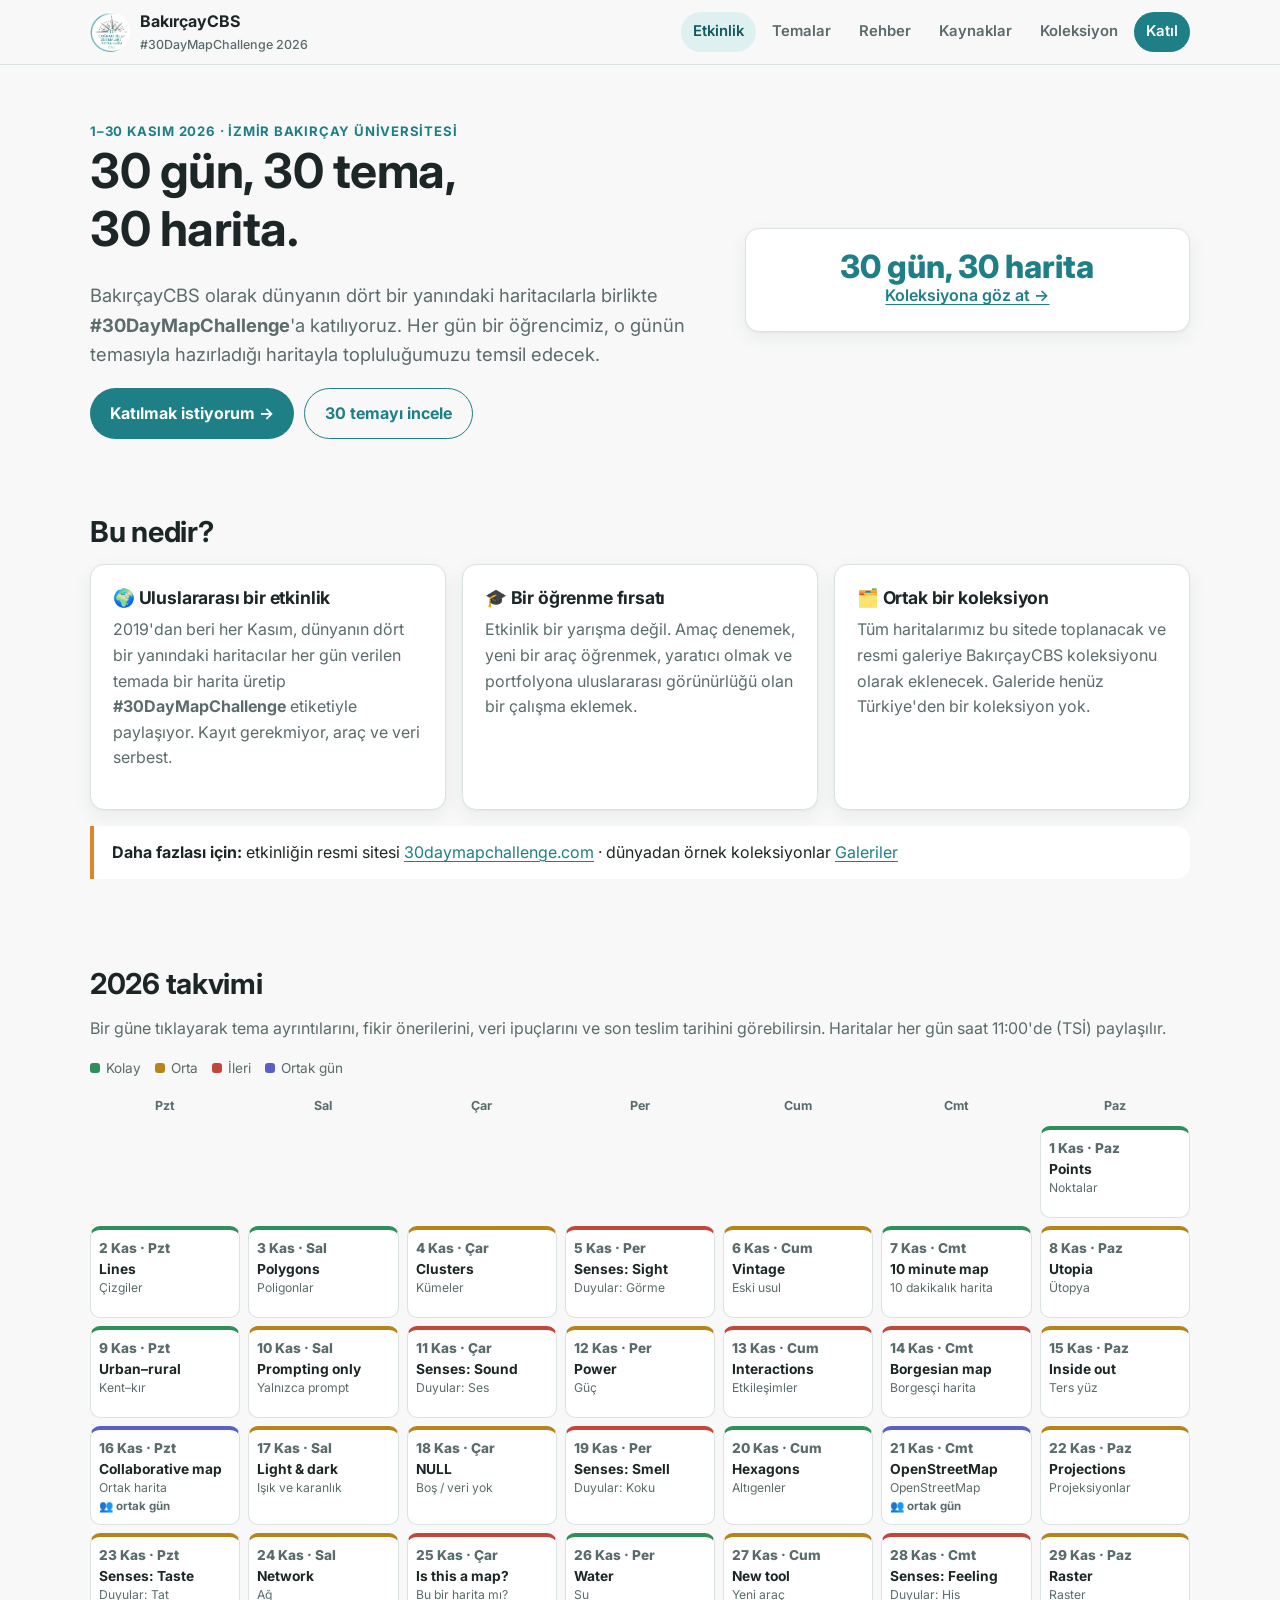
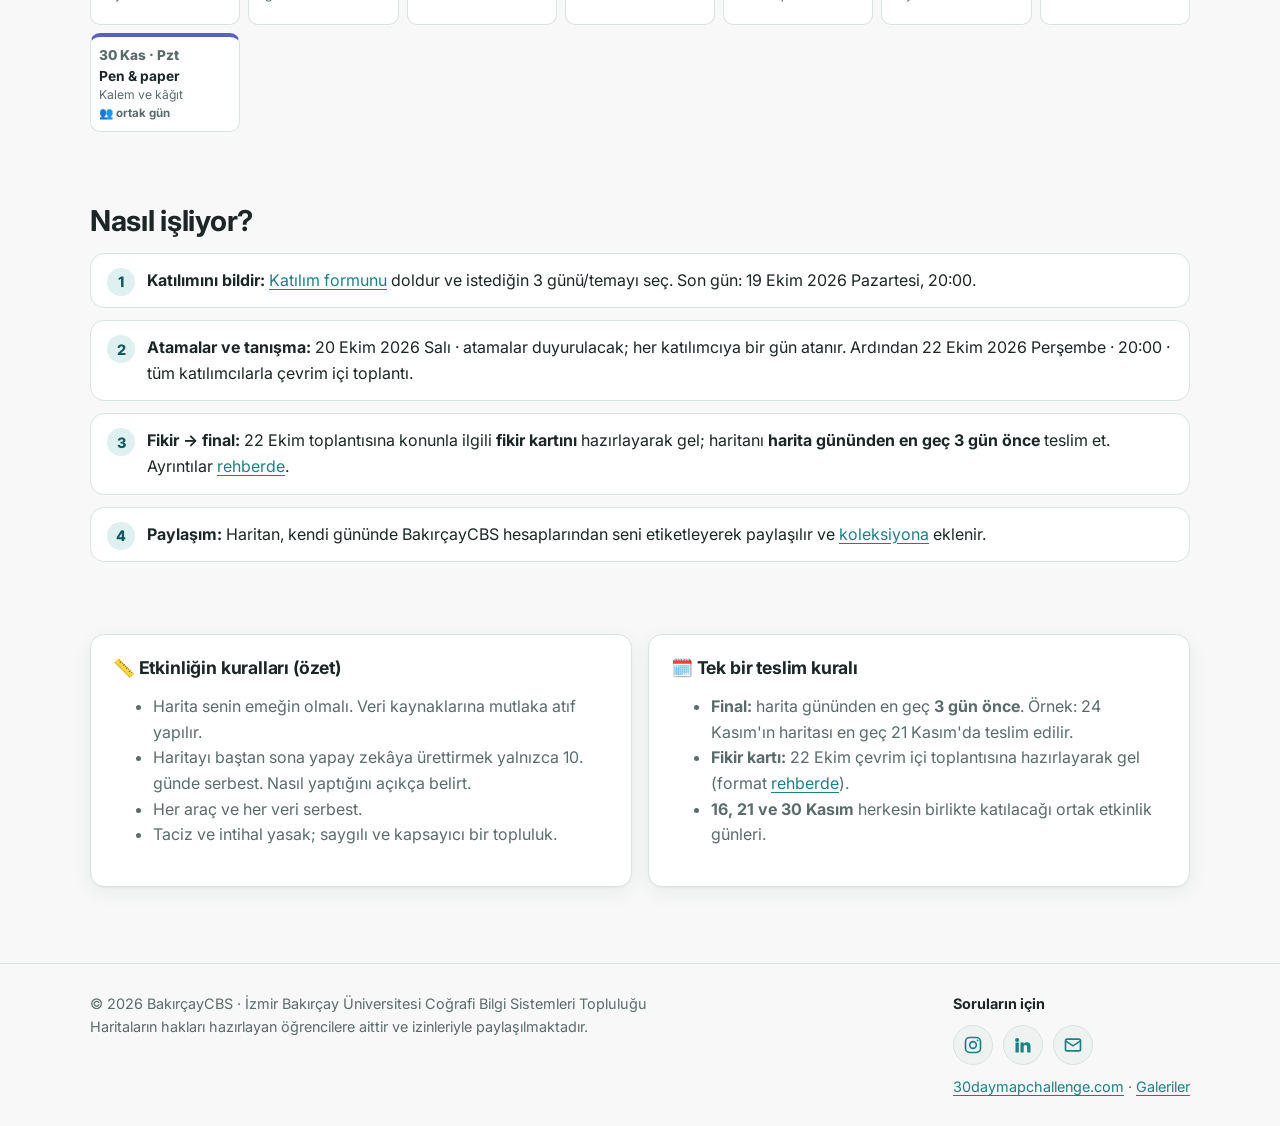
==== index.html @ 56e13b0c "BakırçayCBS #30DayMapChallenge 2026 Co-Authored-By: Claude Opus 5.5 <noreply@anthropic.com>" ====
<!doctype html>
<html lang="tr">
<head>
  <meta charset="utf-8">
  <meta name="viewport" content="width=device-width, initial-scale=1">
  <title>BakırçayCBS · #30DayMapChallenge 2026</title>
  <meta name="description" content="İzmir Bakırçay Üniversitesi CBS Topluluğu öğrencilerinin #30DayMapChallenge 2026 katılımı: 30 gün, 30 tema, 30 harita.">
  <meta property="og:title" content="BakırçayCBS · #30DayMapChallenge 2026">
  <meta property="og:description" content="1–30 Kasım 2026: her gün bir öğrenci, her gün bir harita.">
  <meta property="og:image" content="assets/logo.png">
  <link rel="icon" href="assets/logo.png">
  <link rel="preconnect" href="https://fonts.googleapis.com">
  <link href="https://fonts.googleapis.com/css2?family=Inter:wght@400;500;600;700;800&display=swap" rel="stylesheet">
  <link rel="stylesheet" href="assets/style.css">
</head>
<body data-page="home">
  <header id="site-header"></header>

  <main>
    <section class="hero">
      <div class="wrap hero-grid">
        <div>
          <div class="eyebrow">1–30 Kasım 2026 · İzmir Bakırçay Üniversitesi</div>
          <h1>30 gün, 30 tema,<br>30 harita.</h1>
          <p class="lead">BakırçayCBS olarak dünyanın dört bir yanındaki haritacılarla birlikte
            <strong>#30DayMapChallenge</strong>'a katılıyoruz. Her gün bir öğrencimiz, o günün temasıyla
            hazırladığı haritayla topluluğumuzu temsil edecek.</p>
          <div class="btn-row">
            <a class="btn" href="katil.html">Katılmak istiyorum →</a>
            <a class="btn ghost" href="temalar.html">30 temayı incele</a>
          </div>
        </div>
        <div class="countdown" id="countdown" aria-live="polite"></div>
      </div>
    </section>

    <section>
      <div class="wrap">
        <h2>Bu nedir?</h2>
        <div class="grid-3">
          <div class="card">
            <h3>🌍 Uluslararası bir etkinlik</h3>
            <p class="muted">2019'dan beri her Kasım, dünyanın dört bir yanındaki haritacılar her gün verilen temada bir harita
              üretip <strong>#30DayMapChallenge</strong> etiketiyle paylaşıyor. Kayıt gerekmiyor, araç ve veri serbest.</p>
          </div>
          <div class="card">
            <h3>🎓 Bir öğrenme fırsatı</h3>
            <p class="muted">Etkinlik bir yarışma değil. Amaç denemek, yeni bir araç öğrenmek, yaratıcı olmak
              ve portfolyona uluslararası görünürlüğü olan bir çalışma eklemek.</p>
          </div>
          <div class="card">
            <h3>🗂️ Ortak bir koleksiyon</h3>
            <p class="muted">Tüm haritalarımız bu sitede toplanacak ve resmi galeriye BakırçayCBS koleksiyonu olarak eklenecek.
              Galeride henüz Türkiye'den bir koleksiyon yok.</p>
          </div>
        </div>
        <div class="note">
          <strong>Daha fazlası için:</strong>
          etkinliğin resmi sitesi <a href="https://30daymapchallenge.com/" target="_blank" rel="noopener">30daymapchallenge.com</a> ·
          dünyadan örnek koleksiyonlar <a href="https://30daymapchallenge.com/galleries/" target="_blank" rel="noopener">Galeriler</a>
        </div>
      </div>
    </section>

    <section>
      <div class="wrap">
        <h2>2026 takvimi</h2>
        <p class="muted">Bir güne tıklayarak tema ayrıntılarını, fikir önerilerini, veri ipuçlarını ve son teslim tarihini görebilirsin.
          Haritalar her gün saat <span data-config="postTime"></span>'de (TSİ) paylaşılır.</p>
        <div class="legend">
          <span class="lvl-easy">Kolay</span><span class="lvl-mid">Orta</span>
          <span class="lvl-hard">İleri</span><span class="lvl-group">Ortak gün</span>
        </div>
        <div class="calendar" id="calendar"></div>
      </div>
    </section>

    <section>
      <div class="wrap">
        <h2>Nasıl işliyor?</h2>
        <ol class="steps">
          <li><strong>Katılımını bildir:</strong> <a href="katil.html">Katılım formunu</a> doldur ve istediğin 3 günü/temayı seç.
            Son gün: <span data-config="formDeadline"></span>.</li>
          <li><strong>Atamalar ve tanışma:</strong> <span data-config="kickoff"></span>; her katılımcıya bir gün atanır.
            Ardından <span data-config="meeting"></span>.</li>
          <li><strong>Fikir → final:</strong> 22 Ekim toplantısına konunla ilgili <strong>fikir kartını</strong> hazırlayarak gel; haritanı <strong>harita gününden en geç 3 gün önce</strong> teslim et.
            Ayrıntılar <a href="rehber.html">rehberde</a>.</li>
          <li><strong>Paylaşım:</strong> Haritan, kendi gününde BakırçayCBS hesaplarından seni etiketleyerek paylaşılır
            ve <a href="koleksiyon.html">koleksiyona</a> eklenir.</li>
        </ol>
      </div>
    </section>

    <section>
      <div class="wrap grid-2">
        <div class="card">
          <h3>📏 Etkinliğin kuralları (özet)</h3>
          <ul class="muted">
            <li>Harita senin emeğin olmalı. Veri kaynaklarına mutlaka atıf yapılır.</li>
            <li>Haritayı baştan sona yapay zekâya ürettirmek yalnızca 10. günde serbest. Nasıl yaptığını açıkça belirt.</li>
            <li>Her araç ve her veri serbest.</li>
            <li>Taciz ve intihal yasak; saygılı ve kapsayıcı bir topluluk.</li>
          </ul>
        </div>
        <div class="card">
          <h3>🗓️ Tek bir teslim kuralı</h3>
          <ul class="muted">
            <li><strong>Final:</strong> harita gününden en geç <strong>3 gün önce</strong>. Örnek: 24 Kasım'ın haritası en geç 21 Kasım'da teslim edilir.</li>
            <li><strong>Fikir kartı:</strong> 22 Ekim çevrim içi toplantısına hazırlayarak gel (format <a href="rehber.html">rehberde</a>).</li>
            <li><strong>16, 21 ve 30 Kasım</strong> herkesin birlikte katılacağı ortak etkinlik günleri.</li>
          </ul>
        </div>
      </div>
    </section>
  </main>

  <footer id="site-footer"></footer>
  <script src="assets/data.js"></script>
  <script src="assets/site.js"></script>
</body>
</html>
---- assets/style.css ----
/* BakırçayCBS · #30DayMapChallenge 2026 */
:root {
  --bg: #f7f8f7;
  --surface: #ffffff;
  --surface-2: #eef3f2;
  --text: #1d2626;
  --muted: #5b6b6b;
  --line: #dbe3e2;
  --brand: #1f7f86;
  --brand-ink: #135a60;
  --brand-soft: #dff0f0;
  --accent: #e0832f;
  --easy: #2f8f5b;
  --mid: #b7841c;
  --hard: #c0473a;
  --group: #5a5fc4;
  --radius: 14px;
  --shadow: 0 1px 2px rgba(0,0,0,.04), 0 6px 20px rgba(20,60,60,.06);
}
@media (prefers-color-scheme: dark) {
  :root {
    --bg: #111717;
    --surface: #182121;
    --surface-2: #1f2a2a;
    --text: #e6eeed;
    --muted: #9db0ae;
    --line: #2b3838;
    --brand: #4fb7bd;
    --brand-ink: #8fd6da;
    --brand-soft: #1d3436;
    --accent: #f0a159;
    --easy: #5cc58b;
    --mid: #e0b04a;
    --hard: #ef7d70;
    --group: #9da1f0;
    --shadow: none;
  }
}

* { box-sizing: border-box; }
html { scroll-behavior: smooth; overflow-x: clip; }
body {
  margin: 0;
  background: var(--bg);
  color: var(--text);
  font: 16px/1.6 "Inter", system-ui, -apple-system, "Segoe UI", Roboto, sans-serif;
  -webkit-font-smoothing: antialiased;
}
img { max-width: 100%; display: block; }
a { color: var(--brand); text-underline-offset: 3px; }
a:hover { color: var(--brand-ink); }
h1, h2, h3 { line-height: 1.2; letter-spacing: -.01em; margin: 0 0 .5em; }
h1 { font-size: clamp(1.9rem, 4.5vw, 3rem); }
h2 { font-size: clamp(1.35rem, 2.6vw, 1.8rem); margin-top: 0; }
h3 { font-size: 1.1rem; }
p { margin: 0 0 1em; }
.wrap { width: min(1100px, 100% - 32px); margin-inline: auto; }

/* Header */
.site-header {
  position: sticky; top: 0; z-index: 10;
  background: color-mix(in srgb, var(--bg) 88%, transparent);
  backdrop-filter: blur(8px);
  border-bottom: 1px solid var(--line);
}
.site-header .wrap { display: flex; align-items: center; gap: 16px; min-height: 64px; flex-wrap: wrap; }
.brand { display: flex; align-items: center; gap: 10px; text-decoration: none; color: var(--text); font-weight: 700; }
.brand img { width: 40px; height: 40px; border-radius: 50%; background: #fff; }
.brand small { display: block; font-weight: 500; color: var(--muted); font-size: .78rem; }
.nav { display: flex; gap: 4px; margin-left: auto; flex-wrap: wrap; }
.nav a {
  text-decoration: none; color: var(--muted); font-weight: 600; font-size: .93rem;
  padding: 8px 12px; border-radius: 999px;
}
.nav a:hover { background: var(--surface-2); color: var(--text); }
.nav a[aria-current="page"] { background: var(--brand-soft); color: var(--brand-ink); }
.nav a.cta { background: var(--brand); color: #fff; }
.nav a.cta:hover { background: var(--brand-ink); color: #fff; }
@media (prefers-color-scheme: dark) { .nav a.cta { color: #0d1515; } .nav a.cta:hover { color: #0d1515; } }
@media (max-width: 640px) {
  .site-header { position: static; }
  .site-header .wrap { padding: 8px 0; gap: 8px; }
  .nav { margin-left: 0; width: 100%; }
  .nav a { padding: 6px 10px; font-size: .88rem; }
  .theme { scroll-margin-top: 12px; }
}

/* Hero */
.hero { padding: 56px 0 40px; }
.hero .eyebrow { color: var(--brand); font-weight: 700; letter-spacing: .06em; text-transform: uppercase; font-size: .82rem; }
.hero p.lead { font-size: 1.15rem; color: var(--muted); max-width: 680px; }
.hero-grid { display: grid; grid-template-columns: 1.4fr 1fr; gap: 32px; align-items: center; }
@media (max-width: 820px) { .hero-grid { grid-template-columns: 1fr; } }

.countdown {
  background: var(--surface); border: 1px solid var(--line); border-radius: var(--radius);
  padding: 22px; box-shadow: var(--shadow); text-align: center;
}
.countdown .num { font-size: 3.2rem; font-weight: 800; color: var(--brand); line-height: 1; }
.countdown .lbl { color: var(--muted); font-weight: 600; }

.btn {
  display: inline-flex; align-items: center; gap: 8px; text-decoration: none;
  background: var(--brand); color: #fff; font-weight: 700;
  padding: 12px 20px; border-radius: 999px; border: 0;
}
.btn:hover { background: var(--brand-ink); color: #fff; }
.btn.ghost { background: transparent; color: var(--brand); border: 1.5px solid var(--brand); }
.btn.ghost:hover { background: var(--brand-soft); color: var(--brand-ink); }
@media (prefers-color-scheme: dark) { .btn, .btn:hover { color: #0d1515; } }
.btn-row { display: flex; gap: 10px; flex-wrap: wrap; margin-top: 18px; }

/* Sections & cards */
section { padding: 36px 0; }
.card {
  background: var(--surface); border: 1px solid var(--line); border-radius: var(--radius);
  padding: 22px; box-shadow: var(--shadow);
}
.grid-3 { display: grid; grid-template-columns: repeat(3, minmax(0, 1fr)); gap: 16px; }
.grid-2 { display: grid; grid-template-columns: repeat(2, minmax(0, 1fr)); gap: 16px; }
@media (max-width: 820px) { .grid-3, .grid-2 { grid-template-columns: minmax(0, 1fr); } }
code { overflow-wrap: anywhere; }
.muted { color: var(--muted); }
.note {
  border-left: 4px solid var(--accent); background: var(--surface);
  padding: 14px 18px; border-radius: 0 var(--radius) var(--radius) 0; margin: 16px 0;
}

/* Calendar */
.calendar { display: grid; grid-template-columns: repeat(7, minmax(0, 1fr)); gap: 8px; }
.calendar > * { min-width: 0; overflow-wrap: anywhere; }
.calendar .dow { text-align: center; font-size: .78rem; font-weight: 700; color: var(--muted); padding-bottom: 2px; }
.day {
  display: flex; flex-direction: column; gap: 2px; min-height: 92px;
  text-decoration: none; color: var(--text);
  background: var(--surface); border: 1px solid var(--line); border-radius: 10px; padding: 8px;
  border-top: 4px solid var(--lvl, var(--line));
}
.day:hover { border-color: var(--brand); color: var(--text); }
.day .d { font-weight: 800; font-size: .85rem; color: var(--muted); }
.day .t { font-weight: 700; font-size: .86rem; line-height: 1.25; }
.day .tr { font-size: .76rem; color: var(--muted); line-height: 1.2; }
.day.empty { background: transparent; border: 0; }
.day.early { background: repeating-linear-gradient(-45deg, var(--surface), var(--surface) 8px, var(--surface-2) 8px, var(--surface-2) 16px); }
.day .tag { margin-top: auto; font-size: .72rem; font-weight: 700; color: var(--muted); }

/* Countdown grid */
.cd-grid { display: grid; grid-template-columns: repeat(4, 1fr); gap: 8px; margin: 12px 0 10px; }
.cd-grid > div { background: var(--surface-2); border-radius: 10px; padding: 10px 4px; display: flex; flex-direction: column; align-items: center; }
.cd-grid .num { font-size: 2.3rem; font-variant-numeric: tabular-nums; }
.cd-grid span:last-child { font-size: .78rem; color: var(--muted); font-weight: 600; }

/* Map anatomy */
.anatomy { display: grid; grid-template-columns: minmax(0, 420px) 1fr; gap: 28px; align-items: start; }
.anatomy svg { width: 100%; height: auto; border-radius: 10px; box-shadow: var(--shadow); border: 1px solid var(--line); background: #fff; }
.anatomy ol { padding-left: 0; list-style: none; counter-reset: a; margin: 0; display: grid; gap: 12px; }
.anatomy li { counter-increment: a; position: relative; padding-left: 42px; }
.anatomy li::before {
  content: counter(a); position: absolute; left: 0; top: 0; width: 28px; height: 28px; border-radius: 50%;
  background: var(--accent); color: #fff; font-weight: 800; display: grid; place-items: center; font-size: .9rem;
}
.anatomy li small { display: block; color: var(--muted); }
@media (max-width: 820px) { .anatomy { grid-template-columns: 1fr; } }

/* Deadline rule */
.rule-big { font-size: 1.6rem; font-weight: 800; color: var(--brand); line-height: 1.2; margin: 4px 0 8px; }

/* Resources */
.res-list { list-style: none; padding: 0; margin: 0; display: grid; gap: 10px; }
.res-list li { padding-bottom: 10px; border-bottom: 1px solid var(--line); }
.res-list li:last-child { border-bottom: 0; padding-bottom: 0; }
.res-list a { font-weight: 700; }
.res-list span { display: block; color: var(--muted); font-size: .9rem; }
.tips { display: grid; gap: 12px; margin-top: 16px; }
.tips details { background: var(--surface); border: 1px solid var(--line); border-radius: var(--radius); padding: 12px 16px; }
.tips summary { cursor: pointer; font-weight: 700; }
.tips ol { margin: 10px 0 0; padding-left: 20px; }
@media (max-width: 700px) {
  .calendar { grid-template-columns: repeat(2, minmax(0, 1fr)); }
  .calendar .dow, .day.empty { display: none; }
  .day { min-height: 0; }
}

/* Levels */
.lvl-easy { --lvl: var(--easy); }
.lvl-mid { --lvl: var(--mid); }
.lvl-hard { --lvl: var(--hard); }
.lvl-group { --lvl: var(--group); }
.badge {
  display: inline-block; font-size: .74rem; font-weight: 700; padding: 2px 9px; border-radius: 999px;
  color: var(--lvl); border: 1.5px solid var(--lvl);
}
.legend { display: flex; gap: 14px; flex-wrap: wrap; font-size: .85rem; color: var(--muted); margin: 10px 0 16px; }
.legend span::before { content: ""; display: inline-block; width: 10px; height: 10px; border-radius: 3px; background: var(--lvl); margin-right: 6px; }

/* Theme cards */
.filters { display: flex; gap: 8px; flex-wrap: wrap; margin: 8px 0 20px; }
.filters button {
  font: inherit; font-size: .88rem; font-weight: 600; cursor: pointer;
  background: var(--surface); color: var(--muted); border: 1px solid var(--line);
  padding: 7px 14px; border-radius: 999px;
}
.filters button[aria-pressed="true"] { background: var(--brand); color: #fff; border-color: var(--brand); }
@media (prefers-color-scheme: dark) { .filters button[aria-pressed="true"] { color: #0d1515; } }
.themes { display: grid; grid-template-columns: repeat(auto-fill, minmax(300px, 1fr)); gap: 16px; }
.theme { border-top: 4px solid var(--lvl); scroll-margin-top: 90px; }
.theme .head { display: flex; justify-content: space-between; align-items: baseline; gap: 8px; margin-bottom: 4px; }
.theme .num { font-size: .82rem; font-weight: 800; color: var(--muted); }
.theme h3 { margin: 0; }
.theme .tr { color: var(--muted); font-weight: 600; margin-bottom: 8px; }
.theme blockquote { margin: 0 0 10px; font-style: italic; color: var(--muted); font-size: .92rem; }
.theme dl { margin: 0; font-size: .9rem; }
.theme dt { font-weight: 700; margin-top: 8px; }
.theme dd { margin: 0; color: var(--text); }
.theme .flag { margin-top: 10px; font-size: .85rem; background: var(--surface-2); padding: 8px 10px; border-radius: 8px; }
.theme:target { outline: 3px solid var(--brand); }

/* Tables */
.table-wrap { overflow-x: auto; }
table { width: 100%; border-collapse: collapse; font-size: .93rem; }
th, td { text-align: left; padding: 10px 12px; border-bottom: 1px solid var(--line); vertical-align: top; }
th { color: var(--muted); font-size: .8rem; text-transform: uppercase; letter-spacing: .04em; }

/* Steps */
.steps { counter-reset: s; list-style: none; padding: 0; margin: 0; display: grid; gap: 12px; }
.steps li { counter-increment: s; position: relative; padding: 14px 16px 14px 56px; background: var(--surface); border: 1px solid var(--line); border-radius: var(--radius); }
.steps li::before {
  content: counter(s); position: absolute; left: 16px; top: 14px;
  width: 28px; height: 28px; border-radius: 50%; background: var(--brand-soft); color: var(--brand-ink);
  display: grid; place-items: center; font-weight: 800; font-size: .9rem;
}

/* Form embed */
.form-frame { width: 100%; min-height: 1400px; border: 0; border-radius: var(--radius); background: #fff; }

/* Collection */
.gallery { display: grid; grid-template-columns: repeat(auto-fill, minmax(260px, 1fr)); gap: 18px; }
.map-card { padding: 0; overflow: hidden; }
.map-card img { aspect-ratio: 4 / 5; object-fit: cover; width: 100%; background: var(--surface-2); }
.map-card .body { padding: 14px 16px; }
.map-card .meta { font-size: .85rem; color: var(--muted); }
.empty-state { text-align: center; padding: 48px 20px; }

/* Footer */
.site-footer { border-top: 1px solid var(--line); margin-top: 40px; padding: 28px 0; color: var(--muted); font-size: .9rem; }
.site-footer .wrap { display: flex; gap: 16px; justify-content: space-between; flex-wrap: wrap; }
.site-footer .contact { display: flex; flex-direction: column; gap: 4px; }
.site-footer .contact strong { color: var(--text); }
.contact-box { margin-top: 20px; }
.contact-box h3 { margin-top: 0; }
.contact-box .btn { overflow-wrap: anywhere; }

/* Example maps */
.ornekler { margin-top: 12px; border-top: 1px dashed var(--line); padding-top: 10px; font-size: .88rem; }
.ornekler summary { cursor: pointer; font-weight: 700; color: var(--brand-ink); }
.ornekler ul { list-style: none; padding: 0; margin: 8px 0; display: grid; gap: 8px; }
.ornekler li a { font-weight: 600; overflow-wrap: anywhere; }
.ornekler li span { display: block; color: var(--muted); font-size: .8rem; }
.ornekler small { color: var(--muted); }

/* İletişim ikonları */
.social { display: flex; gap: 10px; margin: 6px 0; }
.social a { width: 40px; height: 40px; border-radius: 50%; display: grid; place-items: center; background: var(--surface-2); color: var(--brand); border: 1px solid var(--line); text-decoration: none; }
.social a:hover, .social a:focus-visible { background: var(--brand); color: #fff; border-color: var(--brand); }
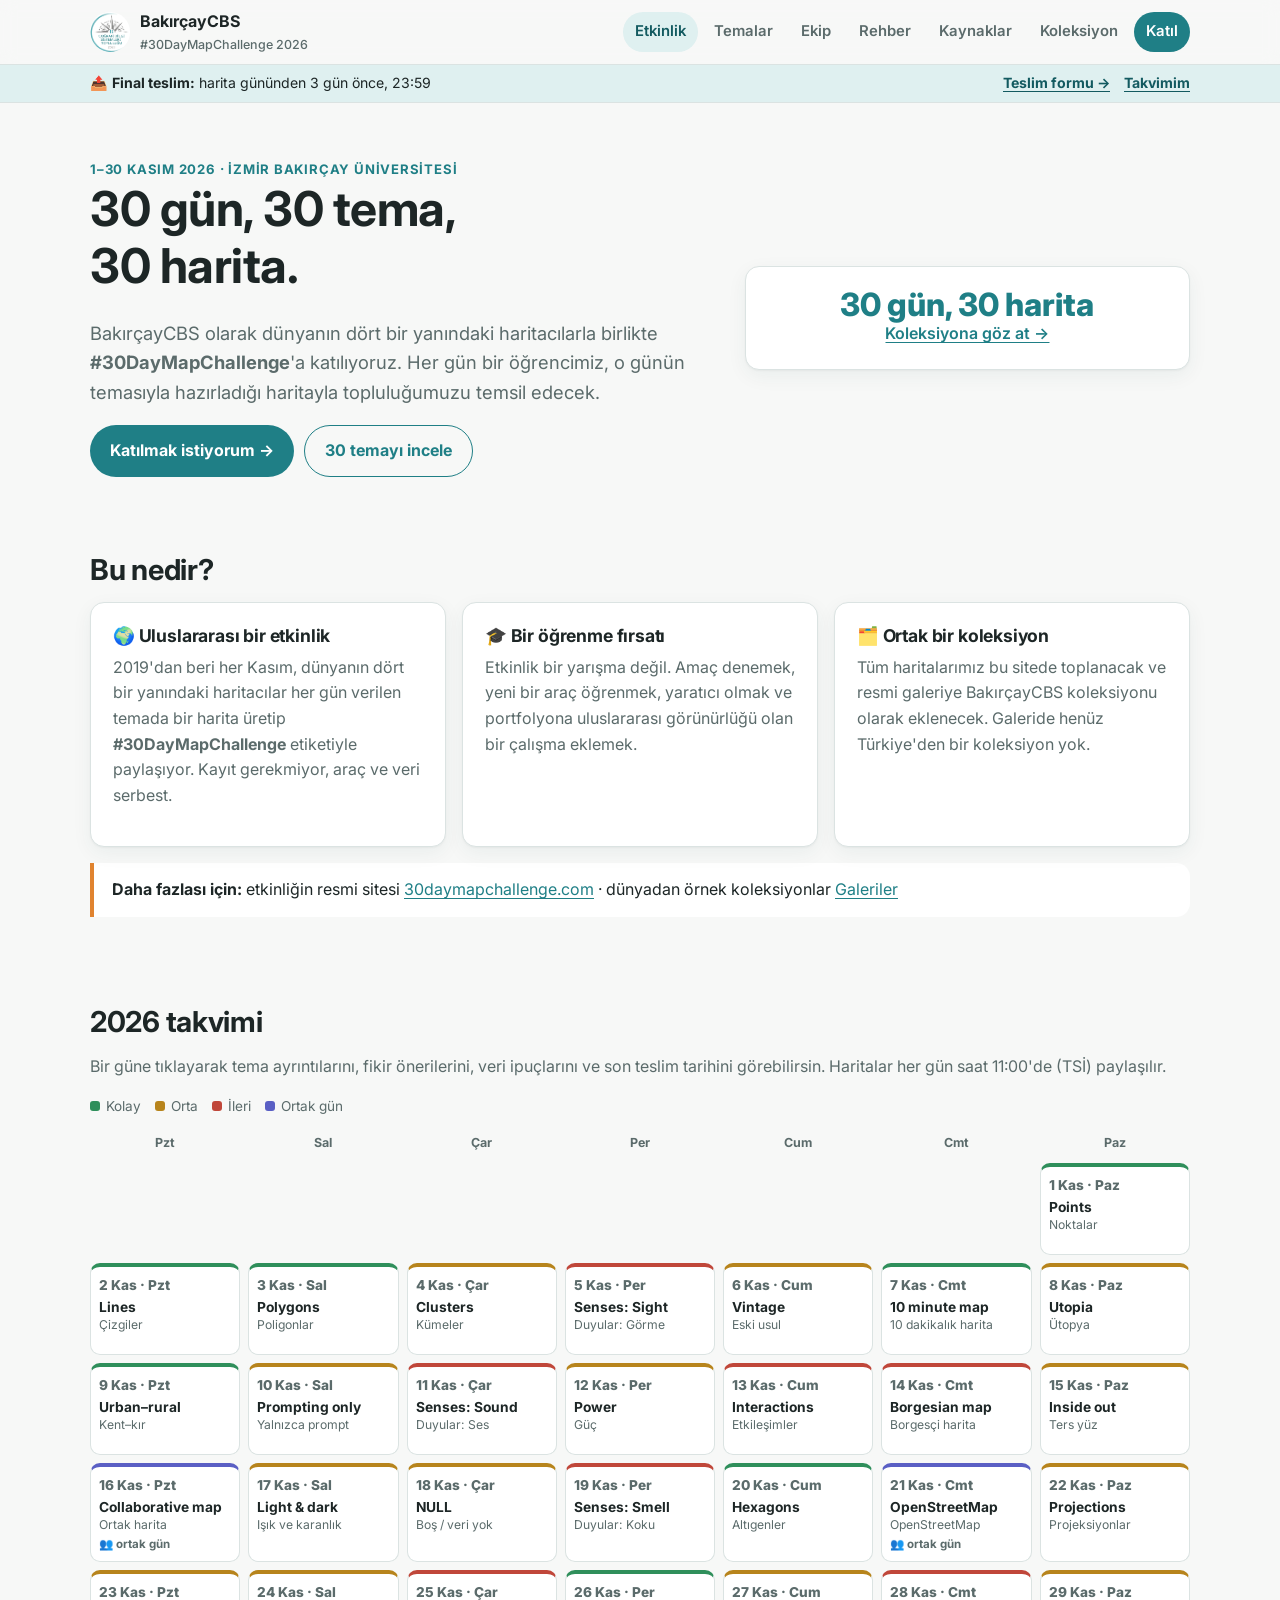
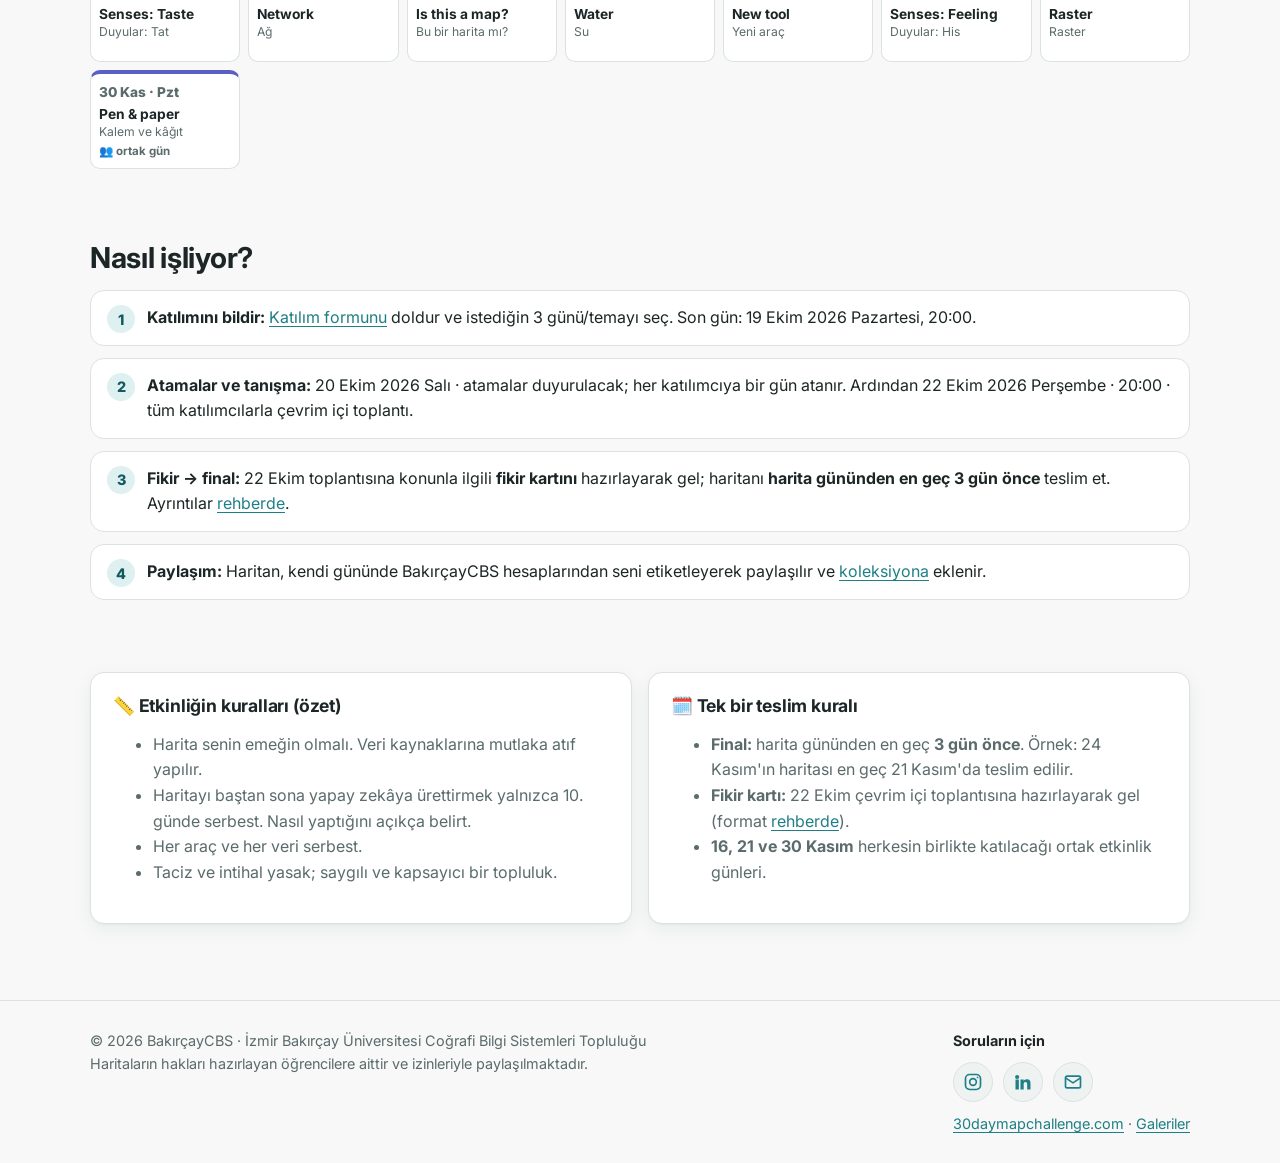
==== commit 1ee3b770: "Güncelleme" ====
--- a/index.html
+++ b/index.html
@@ -11,7 +11,7 @@
   <link rel="icon" href="assets/logo.png">
   <link rel="preconnect" href="https://fonts.googleapis.com">
   <link href="https://fonts.googleapis.com/css2?family=Inter:wght@400;500;600;700;800&display=swap" rel="stylesheet">
-  <link rel="stylesheet" href="assets/style.css">
+  <link rel="stylesheet" href="assets/style.css?v=202610301719">
 </head>
 <body data-page="home">
   <header id="site-header"></header>
@@ -115,7 +115,7 @@
   </main>
 
   <footer id="site-footer"></footer>
-  <script src="assets/data.js"></script>
-  <script src="assets/site.js"></script>
+  <script src="assets/data.js?v=202610301719"></script>
+  <script src="assets/site.js?v=202610301719"></script>
 </body>
 </html>
--- a/assets/style.css
+++ b/assets/style.css
@@ -262,3 +262,209 @@
 .social { display: flex; gap: 10px; margin: 6px 0; }
 .social a { width: 40px; height: 40px; border-radius: 50%; display: grid; place-items: center; background: var(--surface-2); color: var(--brand); border: 1px solid var(--line); text-decoration: none; }
 .social a:hover, .social a:focus-visible { background: var(--brand); color: #fff; border-color: var(--brand); }
+
+/* Ekip sayfası */
+.sr-only { position: absolute; width: 1px; height: 1px; overflow: hidden; clip: rect(0 0 0 0); white-space: nowrap; }
+.stats { display: grid; grid-template-columns: repeat(5, minmax(0, 1fr)); gap: 10px; margin-top: 18px; max-width: 760px; }
+.stats > div { background: var(--surface); border: 1px solid var(--line); border-radius: 12px; padding: 12px 8px; text-align: center; display: flex; flex-direction: column; }
+.stats .num { font-size: 1.7rem; font-weight: 800; color: var(--brand); line-height: 1.1; font-variant-numeric: tabular-nums; }
+.stats span:last-child { font-size: .78rem; color: var(--muted); font-weight: 600; }
+@media (max-width: 640px) { .stats { grid-template-columns: repeat(3, minmax(0, 1fr)); } }
+.ekip-bar { display: flex; justify-content: space-between; align-items: center; gap: 12px; flex-wrap: wrap; }
+.ekip-bar .filters { margin: 0; }
+.ara input { font: inherit; font-size: .93rem; padding: 8px 14px; border-radius: 999px; border: 1px solid var(--line); background: var(--surface); color: var(--text); width: min(260px, 100%); }
+.ara input:focus { outline: 2px solid var(--brand); border-color: var(--brand); }
+.ekip-cal .day { min-height: 128px; cursor: pointer; }
+.ekip-cal .day .d { display: flex; align-items: center; gap: 6px; }
+.ekip-cal .kisiler { display: flex; flex-direction: column; gap: 1px; margin-top: 4px; }
+.kisi { font-size: .8rem; font-weight: 600; color: var(--brand-ink); line-height: 1.3; border-radius: 4px; }
+.kisi.bos { color: var(--muted); font-weight: 500; font-style: italic; }
+.kisi.hep { color: var(--group); }
+.kisi.bulundu { background: color-mix(in srgb, var(--accent) 28%, transparent); }
+.soluk { opacity: .28; }
+.yerel { white-space: nowrap; font-style: normal; font-size: .66rem; font-weight: 700; color: var(--muted); border: 1px solid var(--line); border-radius: 999px; padding: 0 5px; margin-left: 4px; vertical-align: 1px; }
+.yerel.teklif, .yerel.gec { color: var(--accent); border-color: var(--accent); }
+.yerel-nokta { width: 8px; height: 8px; border-radius: 50%; background: var(--accent); display: inline-block; }
+#ekip-liste { padding: 8px 16px 16px; }
+#ekip-liste tr[data-n] { cursor: pointer; }
+#ekip-liste tbody tr:hover, #ekip-liste tbody tr:focus-visible { background: var(--surface-2); outline: none; }
+.lvl-cizgi { display: inline-block; width: 10px; height: 10px; border-radius: 3px; background: var(--lvl); margin-right: 6px; }
+
+/* Gün detayı */
+#gun-detay { border: 0; padding: 0; border-radius: var(--radius); background: var(--surface); color: var(--text); width: min(640px, 100% - 32px); max-height: calc(100vh - 48px); box-shadow: 0 20px 60px rgba(0,0,0,.25); }
+#gun-detay::backdrop { background: rgba(10, 25, 25, .55); }
+.gd-kutu { padding: 22px 24px 20px; }
+.gd-ust { display: flex; align-items: center; gap: 10px; margin-bottom: 8px; }
+.gd-ust .num { font-size: .82rem; font-weight: 800; color: var(--muted); }
+.gd-kapat { margin-left: auto; font: inherit; font-size: 1.6rem; line-height: 1; background: none; border: 0; color: var(--muted); cursor: pointer; padding: 0 4px; border-radius: 8px; }
+.gd-kapat:hover, .gd-kapat:focus-visible { color: var(--text); background: var(--surface-2); }
+#gun-detay h2 { margin: 0; }
+.gd-tr { color: var(--muted); font-weight: 600; margin-bottom: 8px; }
+#gun-detay blockquote { margin: 0 0 14px; font-style: italic; color: var(--muted); }
+.gd-blok { margin-top: 14px; }
+.gd-blok h3 { font-size: .8rem; text-transform: uppercase; letter-spacing: .05em; color: var(--muted); margin-bottom: 6px; }
+.gd-kisiler { display: flex; flex-wrap: wrap; gap: 8px; }
+.gd-kisiler .kisi { font-size: 1rem; background: var(--brand-soft); padding: 6px 12px; border-radius: 999px; }
+.gd-tarih { display: grid; grid-template-columns: repeat(2, minmax(0, 1fr)); gap: 10px; margin: 14px 0 0; }
+.gd-tarih > div { background: var(--surface-2); border-radius: 10px; padding: 10px 12px; }
+.gd-tarih dt { font-size: .78rem; font-weight: 700; color: var(--muted); }
+.gd-tarih dd { margin: 0; font-weight: 700; }
+.gd-bos { border: 1.5px dashed var(--line); border-radius: 12px; padding: 22px; text-align: center; color: var(--muted); }
+.gd-harita { margin: 0; }
+.gd-harita img { border-radius: 10px; border: 1px solid var(--line); max-height: 60vh; margin-inline: auto; }
+.gd-harita figcaption { margin-top: 8px; font-size: .92rem; }
+.gd-yerel { margin-top: 14px; border-left: 4px solid var(--accent); background: var(--surface-2); padding: 10px 14px; border-radius: 0 10px 10px 0; font-size: .9rem; }
+.gd-yerel ul { margin: 6px 0 0; padding-left: 18px; }
+.gd-alt { display: flex; justify-content: space-between; align-items: center; gap: 10px; flex-wrap: wrap; margin-top: 18px; padding-top: 14px; border-top: 1px solid var(--line); }
+.gd-gez { display: flex; gap: 8px; }
+.gd-gez .btn { padding: 6px 14px; }
+.senaryo { margin-top: 18px; max-width: 760px; padding: 16px 18px; border-left: 4px solid var(--accent); }
+.senaryo .filters { margin: 10px 0 8px; }
+.senaryo-tablo { font-size: .88rem; }
+.senaryo-tablo th, .senaryo-tablo td { padding: 5px 10px; }
+.senaryo-tablo td:not(:first-child), .senaryo-tablo th:not(:first-child) { text-align: center; font-variant-numeric: tabular-nums; }
+.senaryo-tablo td.aktif { font-weight: 800; color: var(--brand-ink); background: var(--brand-soft); }
+.day.degisti, tr.degisti td:first-child { box-shadow: inset 0 0 0 2px var(--accent); }
+.degisti-ornek { display: inline-block; width: 12px; height: 12px; border-radius: 3px; box-shadow: inset 0 0 0 2px var(--accent); vertical-align: -1px; }
+.yerel.sinif { color: var(--muted); }
+.yerel.den { color: var(--brand-ink); border-color: var(--brand); }
+.yerel.eski { color: var(--accent); border-style: dashed; border-color: var(--accent); }
+.aday { display: block; font-size: .72rem; color: var(--accent); line-height: 1.3; margin-top: 2px; }
+.aday b { font-weight: 700; }
+.bosta-liste { list-style: none; margin: 10px 0 0; padding: 0; display: grid; grid-template-columns: repeat(auto-fill, minmax(230px, 1fr)); gap: 6px 16px; }
+.bosta-liste li { display: flex; justify-content: space-between; align-items: center; gap: 8px; border-bottom: 1px solid var(--line); padding: 4px 0; }
+.tercihler { display: flex; gap: 4px; }
+.tercihler a { font-size: .75rem; font-weight: 700; min-width: 26px; text-align: center; padding: 1px 6px; border-radius: 999px; background: var(--brand-soft); color: var(--brand-ink); text-decoration: none; }
+.tercihler a.dolu { background: transparent; color: var(--muted); text-decoration: line-through; border: 1px solid var(--line); }
+
+/* Kamp sayfası */
+.kamp-icindekiler { display: flex; flex-wrap: wrap; gap: 8px; margin-top: 16px; }
+.kamp-icindekiler a { font-size: .85rem; font-weight: 600; text-decoration: none; padding: 6px 12px; border-radius: 999px; background: var(--surface); border: 1px solid var(--line); color: var(--brand-ink); }
+.kamp-icindekiler a:hover { border-color: var(--brand); }
+section[id] { scroll-margin-top: 80px; }
+.adimlar { list-style: none; padding: 0; margin: 0; display: grid; gap: 10px; }
+.adimlar li { background: var(--surface); border: 1px solid var(--line); border-radius: var(--radius); padding: 14px 16px 14px 92px; position: relative; }
+.adimlar .zaman { position: absolute; left: 16px; top: 14px; font-weight: 800; color: var(--brand); font-variant-numeric: tabular-nums; }
+.adimlar p { margin: 4px 0 8px; color: var(--muted); }
+.yz { display: inline-block; font-size: .78rem; font-weight: 700; padding: 2px 10px; border-radius: 999px; border: 1.5px solid var(--yz); color: var(--yz); }
+.y-yesil { --yz: var(--easy); } .y-sari { --yz: var(--mid); } .y-kirmizi { --yz: var(--hard); }
+.isik .card { border-top: 4px solid var(--yz); }
+.isik ul { margin: 0; padding-left: 18px; display: grid; gap: 6px; font-size: .93rem; }
+.promptlar { display: grid; grid-template-columns: repeat(auto-fill, minmax(min(100%, 420px), 1fr)); gap: 14px; }
+.prompt-ust { display: flex; justify-content: space-between; align-items: center; gap: 10px; margin-bottom: 8px; }
+.prompt pre, .sablon { white-space: pre-wrap; overflow-wrap: anywhere; font: .88rem/1.55 ui-monospace, "Cascadia Mono", Consolas, monospace; background: var(--surface-2); padding: 12px 14px; border-radius: 10px; margin: 0 0 10px; }
+.kopyala { padding: 6px 14px; font-size: .85rem; cursor: pointer; font-family: inherit; }
+.moduller { display: grid; gap: 14px; }
+.modul { scroll-margin-top: 80px; }
+.modul-ust { display: flex; align-items: center; gap: 12px; margin-bottom: 4px; }
+.modul-ust h3 { margin: 0; }
+.modul-no { width: 32px; height: 32px; border-radius: 50%; display: grid; place-items: center; background: var(--brand-soft); color: var(--brand-ink); font-weight: 800; flex: none; }
+.modul .res-list { margin: 10px 0; }
+.alistirma { background: var(--surface-2); border-radius: 10px; padding: 10px 14px; font-size: .92rem; margin-top: 10px; }
+.kontrol-listesi { list-style: none; padding: 0; margin: 0; display: grid; gap: 8px; }
+.kontrol-listesi label { display: flex; gap: 10px; align-items: flex-start; cursor: pointer; }
+.kontrol-listesi input { width: 18px; height: 18px; margin-top: 3px; accent-color: var(--brand); flex: none; }
+@media (max-width: 640px) { .adimlar li { padding-left: 16px; } .adimlar .zaman { position: static; display: block; } }
+.kgrup { border-top: 1px solid var(--line); padding: 10px 0 2px; }
+.kgrup summary { cursor: pointer; font-weight: 700; color: var(--brand-ink); }
+.kgrup .res-list { margin: 10px 0 6px; }
+
+/* Toplantı takvimi */
+.t-genel { --tc: #1f7f86; } .t-mentor { --tc: #5a5fc4; } .t-akran { --tc: #2f8f5b; } .t-koord { --tc: #b7841c; } .t-final { --tc: #c0473a; }
+@media (prefers-color-scheme: dark) { .t-genel { --tc: #4fb7bd; } .t-mentor { --tc: #9da1f0; } .t-akran { --tc: #5cc58b; } .t-koord { --tc: #e0b04a; } .t-final { --tc: #ef7d70; } }
+.takvim-bar { display: flex; flex-wrap: wrap; gap: 12px; align-items: center; justify-content: space-between; margin-bottom: 14px; }
+.takvim-bar .filters { margin: 0; }
+.takvim-bar .filters button i { display: inline-block; width: 10px; height: 10px; border-radius: 3px; background: var(--tc); margin-right: 6px; }
+.takvim-bar .filters button[aria-pressed="false"] { opacity: .45; text-decoration: line-through; }
+.takvim-bar .filters button[aria-pressed="true"] { background: var(--surface); color: var(--text); border-color: var(--tc); }
+.kisi-sec { display: flex; align-items: center; gap: 8px; font-weight: 700; }
+.kisi-sec select { font: inherit; padding: 8px 12px; border-radius: 999px; border: 1px solid var(--line); background: var(--surface); color: var(--text); max-width: 230px; }
+.tk { display: grid; gap: 16px; }
+.tk-hafta { background: var(--surface); border: 1px solid var(--line); border-radius: var(--radius); overflow: hidden; }
+.tk-baslik { display: flex; justify-content: space-between; gap: 8px; padding: 10px 14px; background: var(--surface-2); font-size: .92rem; }
+.tk-baslik span { color: var(--muted); }
+.tk-gunler { display: grid; grid-template-columns: repeat(7, minmax(0, 1fr)); }
+.tk-gun { border-left: 1px solid var(--line); padding: 8px 6px; min-height: 96px; display: flex; flex-direction: column; gap: 5px; min-width: 0; }
+.tk-gun:first-child { border-left: 0; }
+.tk-gun.hs { background: color-mix(in srgb, var(--surface-2) 45%, transparent); }
+.tk-gun.bugun { box-shadow: inset 0 0 0 2px var(--accent); }
+.tk-tarih { font-size: .78rem; color: var(--muted); }
+.tk-tarih b { color: var(--text); font-size: .95rem; }
+.tk-olay { border-left: 3px solid var(--tc); background: color-mix(in srgb, var(--tc) 12%, transparent); border-radius: 4px 6px 6px 4px; padding: 4px 6px; font-size: .76rem; line-height: 1.3; overflow-wrap: anywhere; }
+.tk-olay .tk-saat { font-weight: 800; color: var(--tc); margin-right: 4px; }
+.tk-olay .tk-ad { font-weight: 700; }
+.tk-olay small { display: block; color: var(--muted); font-size: .7rem; }
+.tk-olay.plan { border-left-style: dashed; background: transparent; outline: 1px dashed color-mix(in srgb, var(--tc) 50%, transparent); }
+@media (max-width: 820px) {
+  .tk-gunler { grid-template-columns: minmax(0, 1fr); }
+  .tk-gun { border-left: 0; border-top: 1px solid var(--line); min-height: 0; flex-direction: row; flex-wrap: wrap; align-items: flex-start; }
+  .tk-gun.bos { display: none; }
+  .tk-tarih { width: 72px; flex: none; padding-top: 4px; }
+  .tk-olay { flex: 1 1 200px; font-size: .82rem; }
+}
+.steps-kisa { margin: 0 0 12px; padding-left: 20px; display: grid; gap: 6px; }
+.akran-gruplar { display: grid; gap: 8px; font-size: .9rem; }
+.akran-gruplar span { display: block; color: var(--muted); }
+.akran-tablo td, .akran-tablo th { text-align: center; white-space: nowrap; }
+.akran-tablo td:first-child, .akran-tablo th:first-child { text-align: left; }
+.akran-tablo td.eksik { color: var(--hard); font-weight: 600; }
+.durum { font-size: .82rem; font-weight: 600; }
+.durum.yapildi { color: var(--easy); } .durum.plan { color: var(--mid); }
+/* Toplantı takvimi: challenge takvimi ızgarası */
+.tk-cal .day { min-height: 118px; gap: 4px; cursor: default; }
+.tk-cal .day:hover { border-color: var(--line); }
+.tk-cal .day.tk-disi { --lvl: var(--line); background: color-mix(in srgb, var(--surface-2) 60%, var(--surface)); }
+.tk-cal .day.bugun { outline: 2px solid var(--accent); outline-offset: -2px; }
+.tk-cal .day .t { margin-bottom: 2px; }
+.tk-cal .tk-olay { font-size: .72rem; padding: 3px 5px; }
+.tk-cal .tk-olay .tk-saat { display: block; margin: 0; }
+.tk-cal .tk-olay small { font-size: .68rem; }
+@media (max-width: 700px) {
+  .tk-cal .day.bos { display: none; }
+  .tk-cal .tk-olay { font-size: .78rem; }
+}
+.hafta-sec { margin: 0 0 6px; }
+.hafta-sec button { padding: 5px 11px; font-size: .8rem; }
+.akran-gruplar .benim, .akran-tablo td.benim { background: color-mix(in srgb, var(--accent) 14%, transparent); border-radius: 8px; }
+.mentor-ekipler .benim { background: color-mix(in srgb, var(--accent) 14%, transparent); border-radius: 8px; }
+.mentor-ekipler ul { margin: 0; padding-left: 18px; }
+.akran-gruplar > div:not(.filters) { padding: 4px 6px; }
+.akran-tablo td { white-space: normal; min-width: 150px; vertical-align: top; text-align: left; }
+.akran-tablo .uyeler { display: block; font-size: .72rem; color: var(--muted); margin-top: 3px; }
+.akran-tablo .katilmayan { display: block; font-size: .76rem; color: var(--hard); font-weight: 600; }
+.durum.eksik { color: var(--hard); }
+.tk-olay.eksikli small { color: var(--hard); font-weight: 600; }
+.hafta-sec button small { display: block; font-size: .7rem; font-weight: 500; opacity: .8; }
+.hafta-baslik { margin: 6px 0 4px; font-size: .92rem; }
+
+/* Kamp: numaralı adımlar */
+.adim-tarih { display: flex; flex-wrap: wrap; gap: 10px; align-items: center; margin: 0 0 14px; padding: 14px 16px; }
+.adim-tarih select { font: inherit; padding: 8px 12px; border-radius: 999px; border: 1px solid var(--line); background: var(--surface); color: var(--text); max-width: 100%; }
+.adimlar li { padding-left: 64px; }
+.adimlar .adim-no { position: absolute; left: 16px; top: 14px; width: 32px; height: 32px; border-radius: 50%; background: var(--brand); color: #fff; font-weight: 800; display: grid; place-items: center; }
+.adimlar .ne-zaman { display: block; font-size: .88rem; font-weight: 600; color: var(--brand-ink); margin-top: 2px; }
+.adimlar li.final .adim-no { background: var(--accent); }
+.adimlar li.final .ne-zaman { color: var(--accent); }
+.adimlar li.gecti .ne-zaman { color: var(--hard); }
+@media (prefers-color-scheme: dark) { .adimlar .adim-no { color: #0d1515; } }
+@media (max-width: 640px) { .adimlar li { padding-left: 60px; } }
+
+.isik .kod-not { margin: 10px 0 0; font-size: .86rem; border-top: 1px dashed var(--line); padding-top: 8px; }
+
+.t-paylasim { --tc: #e0832f; }
+@media (prefers-color-scheme: dark) { .t-paylasim { --tc: #f0a159; } }
+.tk-olay.t-paylasim { background: color-mix(in srgb, var(--tc) 22%, transparent); font-weight: 700; }
+
+.tk-olay.t-final { background: color-mix(in srgb, var(--tc) 18%, transparent); font-weight: 700; }
+
+/* Onay durumu */
+.onay-tablo td, .onay-tablo th { white-space: nowrap; }
+.onay-tablo td:nth-child(2) { white-space: normal; }
+.onay-tablo tr.yakin td { background: color-mix(in srgb, var(--accent) 12%, transparent); }
+.onay-tablo tr.gecmis td { opacity: .6; }
+
+/* Final teslim şeridi */
+.teslim-serit { background: var(--brand-soft); border-bottom: 1px solid var(--line); font-size: .88rem; }
+.teslim-serit .wrap { display: flex; flex-wrap: wrap; justify-content: space-between; align-items: center; gap: 4px 14px; padding: 7px 0; }
+.teslim-serit .teslim-linkler { display: flex; gap: 14px; }
+.teslim-serit a { font-weight: 700; color: var(--brand-ink); }
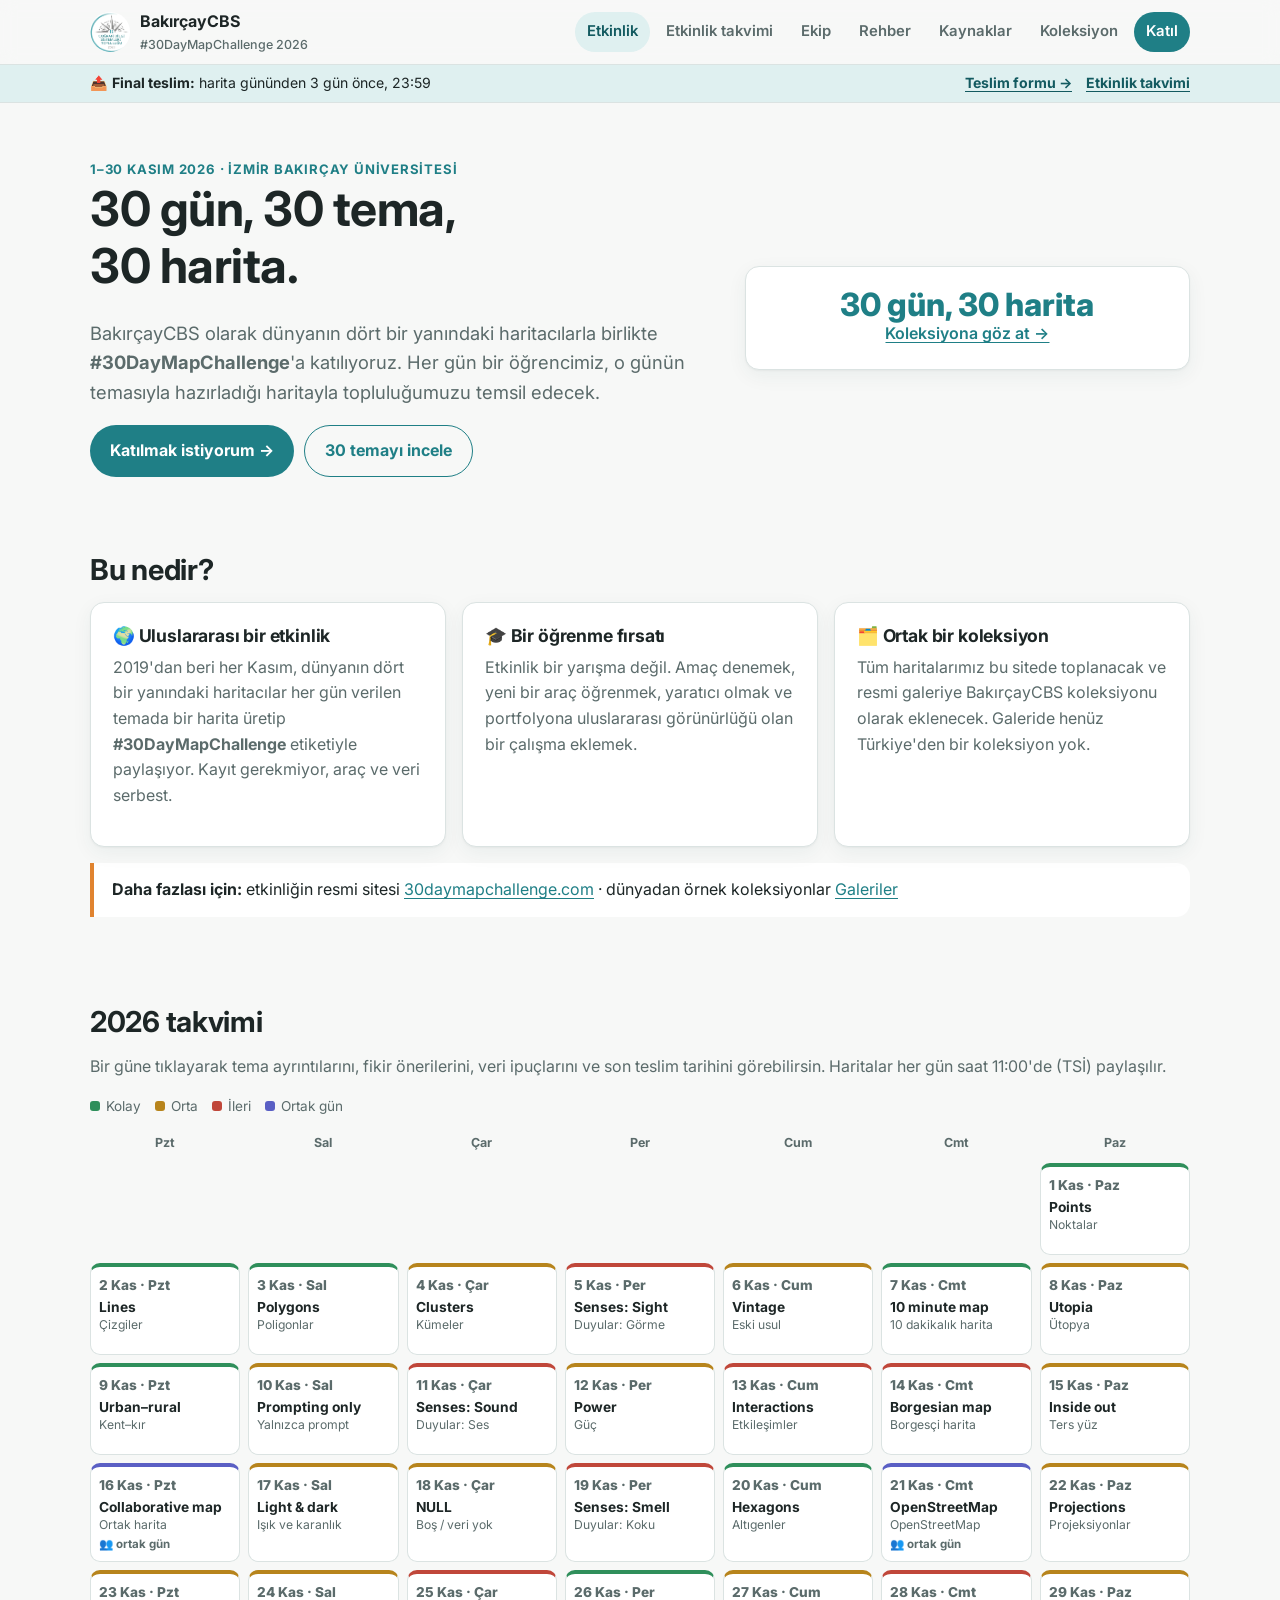
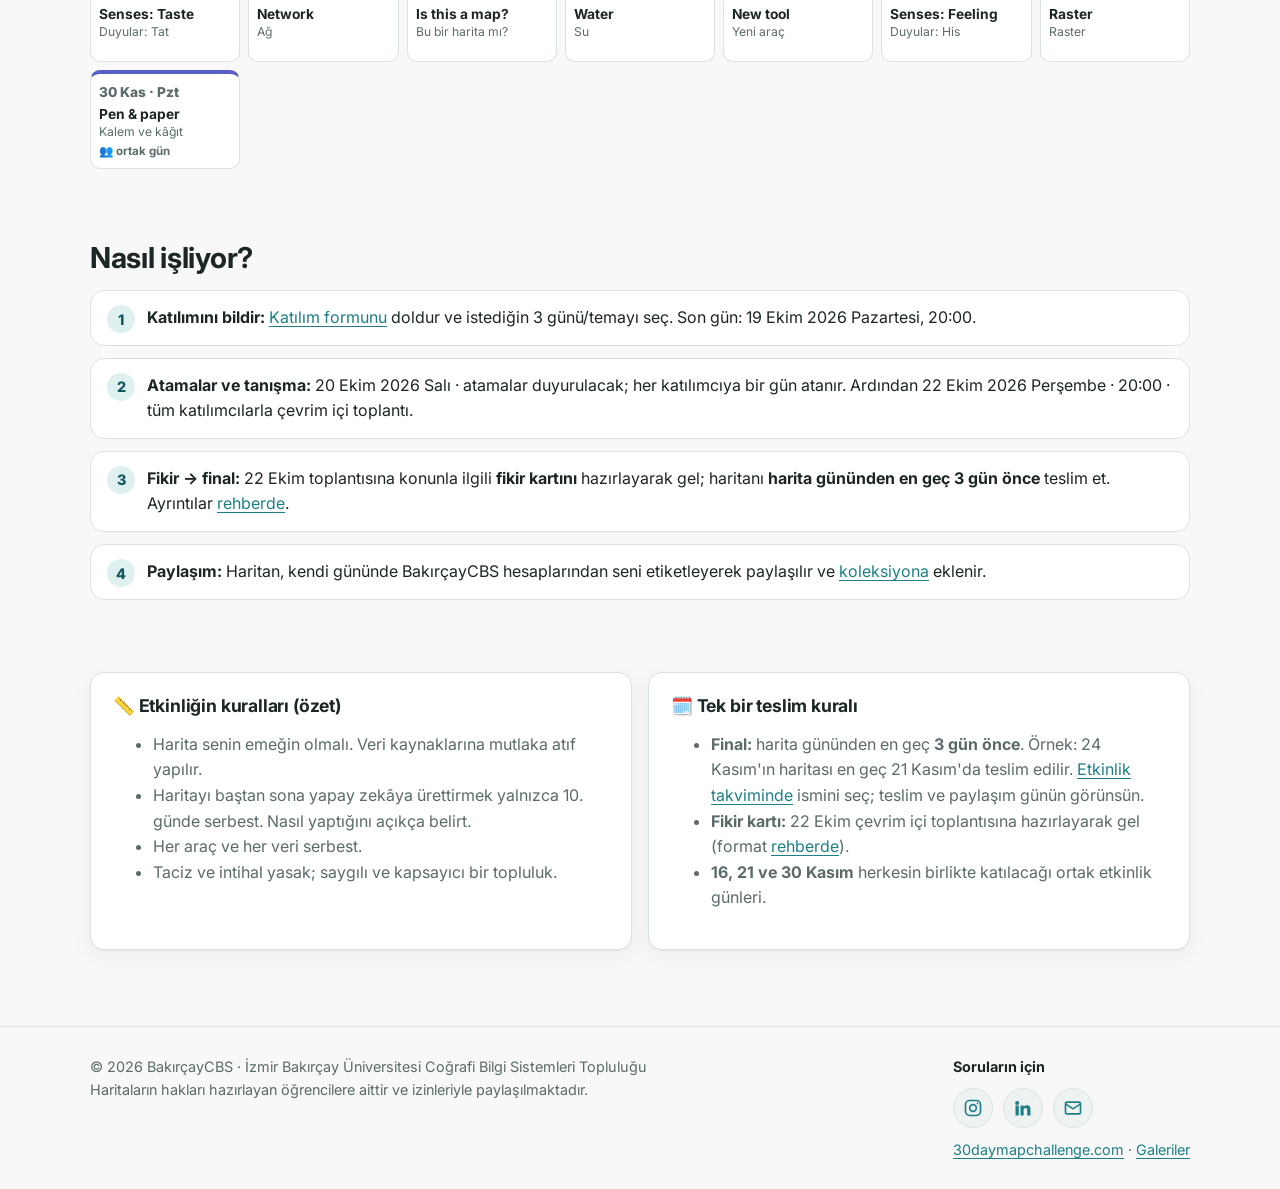
==== commit e690efce: "Güncelleme" ====
--- a/index.html
+++ b/index.html
@@ -11,7 +11,7 @@
   <link rel="icon" href="assets/logo.png">
   <link rel="preconnect" href="https://fonts.googleapis.com">
   <link href="https://fonts.googleapis.com/css2?family=Inter:wght@400;500;600;700;800&display=swap" rel="stylesheet">
-  <link rel="stylesheet" href="assets/style.css?v=202610301719">
+  <link rel="stylesheet" href="assets/style.css?v=202610311930">
 </head>
 <body data-page="home">
   <header id="site-header"></header>
@@ -105,7 +105,8 @@
         <div class="card">
           <h3>🗓️ Tek bir teslim kuralı</h3>
           <ul class="muted">
-            <li><strong>Final:</strong> harita gününden en geç <strong>3 gün önce</strong>. Örnek: 24 Kasım'ın haritası en geç 21 Kasım'da teslim edilir.</li>
+            <li><strong>Final:</strong> harita gününden en geç <strong>3 gün önce</strong>. Örnek: 24 Kasım'ın haritası en geç 21 Kasım'da teslim edilir.
+              <a href="takvim.html">Etkinlik takviminde</a> ismini seç; teslim ve paylaşım günün görünsün.</li>
             <li><strong>Fikir kartı:</strong> 22 Ekim çevrim içi toplantısına hazırlayarak gel (format <a href="rehber.html">rehberde</a>).</li>
             <li><strong>16, 21 ve 30 Kasım</strong> herkesin birlikte katılacağı ortak etkinlik günleri.</li>
           </ul>
@@ -115,7 +116,7 @@
   </main>
 
   <footer id="site-footer"></footer>
-  <script src="assets/data.js?v=202610301719"></script>
-  <script src="assets/site.js?v=202610301719"></script>
+  <script src="assets/data.js?v=202610311930"></script>
+  <script src="assets/site.js?v=202610311930"></script>
 </body>
 </html>
